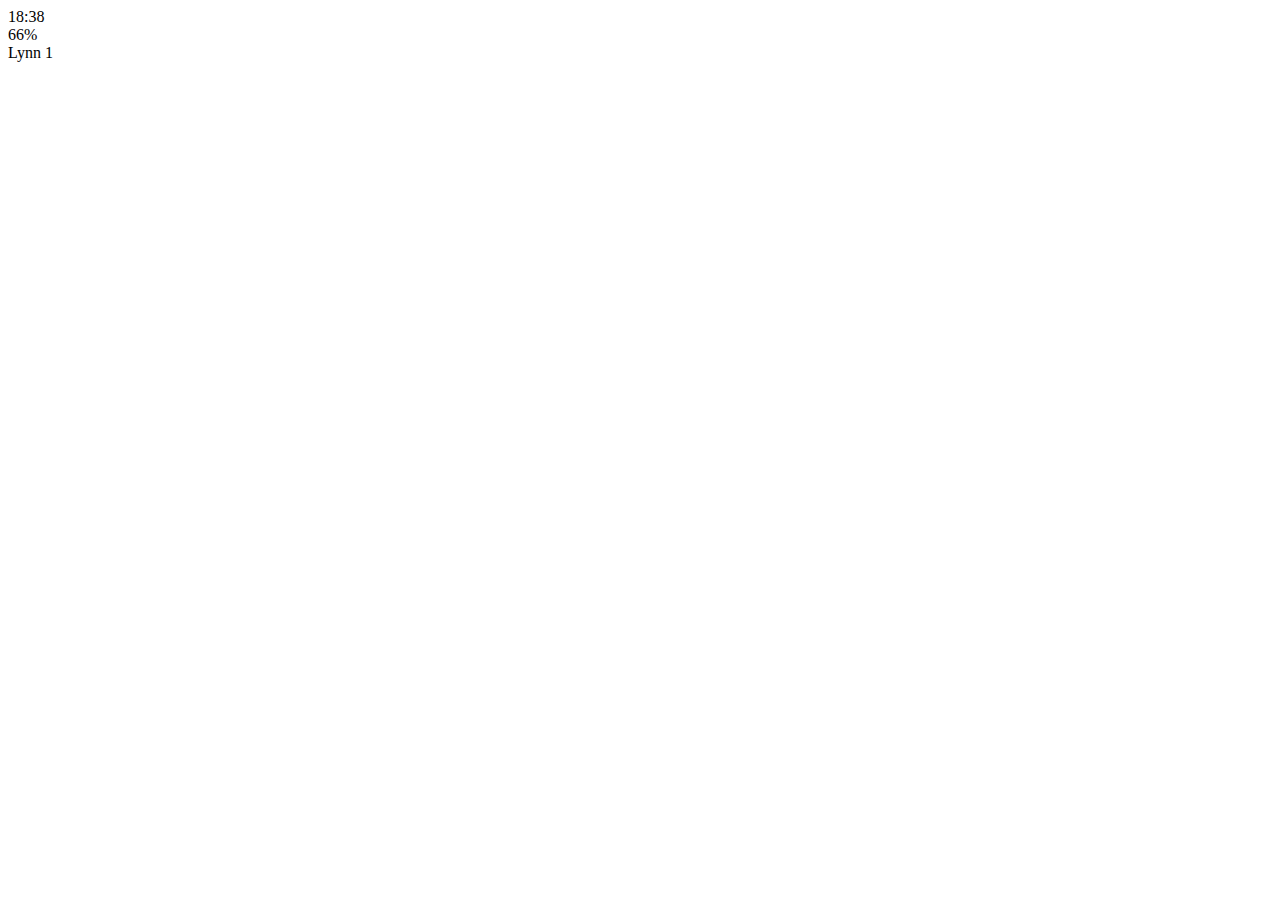
==== chat.html @ b72cd3dd "Add files via upload" ====
<!DOCTYPE html>
<html lang="en">

<head>
  <meta charset="UTF-8">
  <meta name="viewport" content="width=device-width, initial-scale=1.0">
  <meta http-equiv="X-UA-Compatible" content="ie=edge">
  <link rel="stylesheet" href="https://use.fontawesome.com/releases/v5.3.1/css/all.css" integrity="sha384-mzrmE5qonljUremFsqc01SB46JvROS7bZs3IO2EmfFsd15uHvIt+Y8vEf7N7fWAU" crossorigin="anonymous" class="html">
  <title>Chat</title>
</head>

<body>
  <header>
    <div class="header__top">
      <div class="headr___column">
        <!--plan icon-->
        <i class="fas fa-plane"></i>
        <!--wifi icon-->
        <i class="fa fa-wifi"></i>
      </div>
      <div class="headr___column">
        <span class="header__time">18:38</span>
      </div>
      <div class="headr___column">
        <!--moon icon-->
        <i class="far fa-moon"></i>
        <!--blue icon-->
        <i class="fab fa-bluetooth-b"></i>
        <span class="header__battery">66%
          <!--battery icon-->
          <i class="fas fa-battery-full"></i>
        </span>
      </div>
    </div>
    <div class="header__bottom">
      <div class="hedaer__column">
        <i class="fa fa-chevron-left fa-lg"></i>
      </div>
      <div class="hedaer__column">
        <span class="header__text">Lynn <span class="headere__number">1</span></span>
      </div>
      <div class="hedaer__column">
        <i class="fa fa-search"></i>
        <i class="fas fa-bars"></i>
      </div>
    </div>
  </header>
</body>

</html>
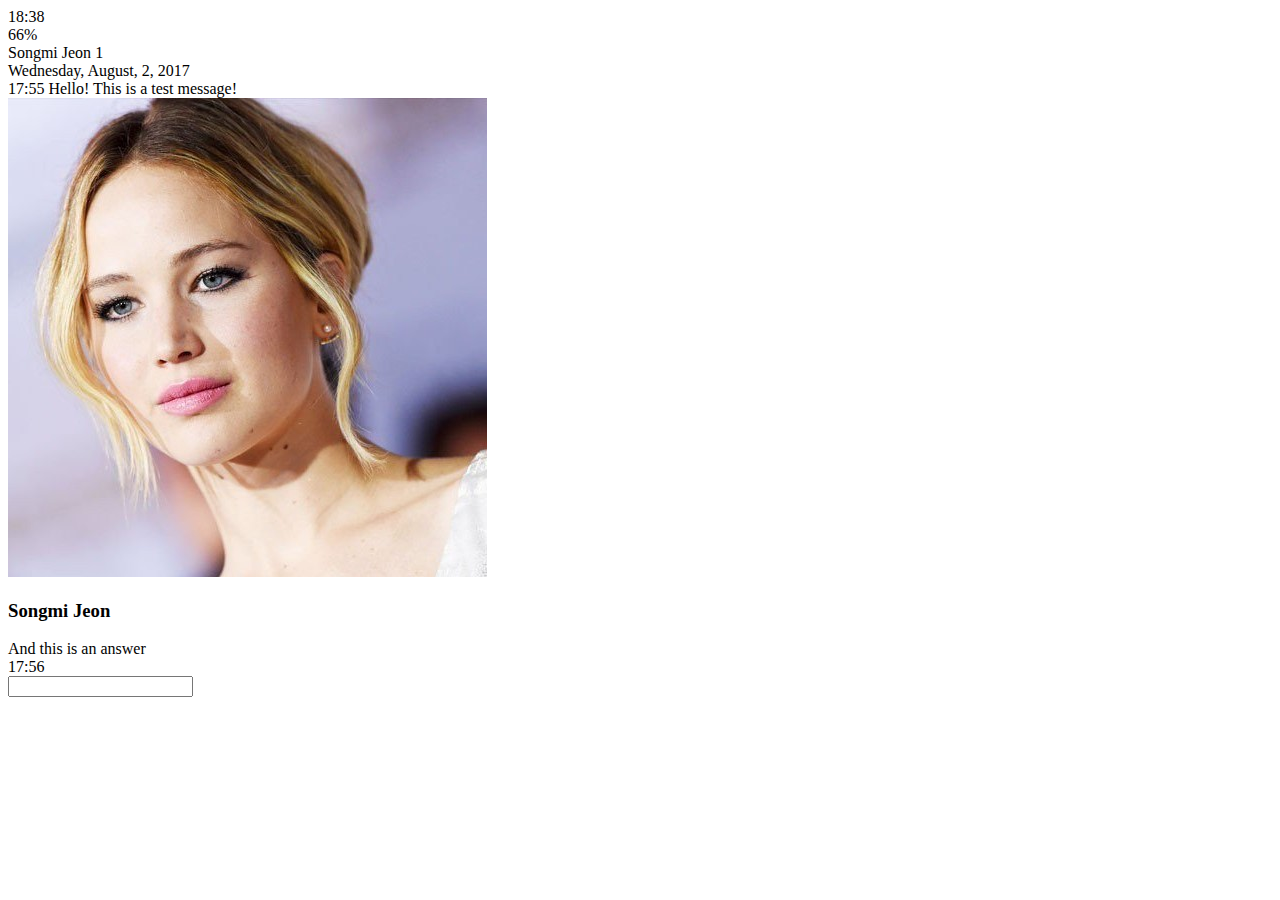
==== commit 0d9e0655: "chat" ====
--- a/chat.html
+++ b/chat.html
@@ -37,7 +37,7 @@
         <i class="fa fa-chevron-left fa-lg"></i>
       </div>
       <div class="hedaer__column">
-        <span class="header__text">Lynn <span class="headere__number">1</span></span>
+        <span class="header__text">Songmi Jeon <span class="headere__number">1</span></span>
       </div>
       <div class="hedaer__column">
         <i class="fa fa-search"></i>
@@ -45,6 +45,33 @@
       </div>
     </div>
   </header>
+  <main class="chat">
+    <div class="date-divider">
+      <span class="date-divider__text">Wednesday, August, 2, 2017 </span>
+    </div>
+    <div class="chat__message chat__message-from-me">
+      <span class="chat__message-time">17:55</span>
+      <span class="chat__messag-body">Hello! This is a test message!</span>
+    </div>
+    <div class="chat__message chat__message-to-me">
+      <img src="images/avatar.jpg" class="chat__message-avatar">
+      <div class="chat__message-center">
+        <h3 class="chat__message-username">Songmi Jeon</h3>
+        <span class="chat__messag-body">And this is an answer</span>
+      </div>
+      <span class="chat__message-time">17:56</span>
+    </div>
+  </main>
+  <div class="type-message">
+    <i class="fa fa-plus fa-2x"></i>
+    <div class="type-message__input">
+      <input type="text">
+      <i class="fa fa-smile-o"></i>
+      <span class="record-message">
+        <i class="fa fa-microphone"></i>
+      </span>
+    </div>
+  </div>
 </body>
 
 </html>
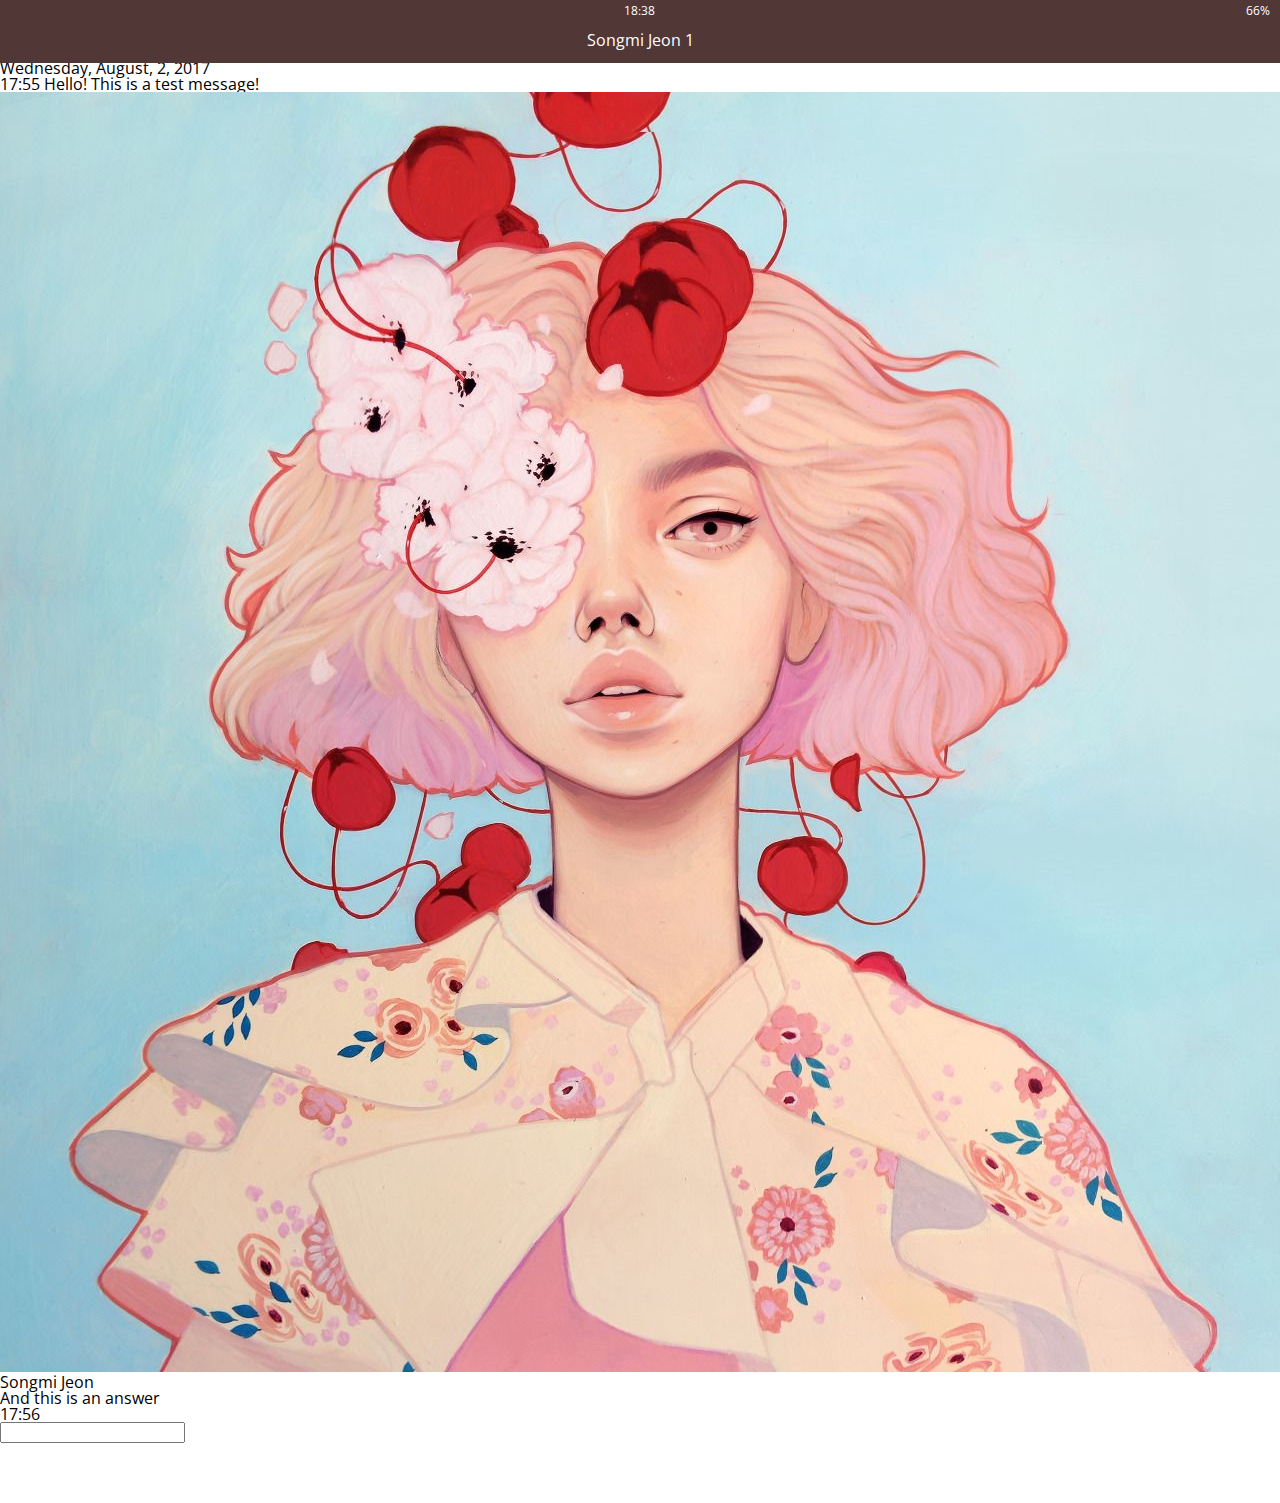
==== commit b3822af2: "change avater.jpg + make css" ====
--- a/chat.html
+++ b/chat.html
@@ -7,21 +7,22 @@
   <meta http-equiv="X-UA-Compatible" content="ie=edge">
   <link rel="stylesheet" href="https://use.fontawesome.com/releases/v5.3.1/css/all.css" integrity="sha384-mzrmE5qonljUremFsqc01SB46JvROS7bZs3IO2EmfFsd15uHvIt+Y8vEf7N7fWAU" crossorigin="anonymous" class="html">
   <title>Chat</title>
-</head>
+  <link rel="stylesheet" href="css/style.css">
+  </head>
 
 <body>
-  <header>
+  <header class="top-header">
     <div class="header__top">
-      <div class="headr___column">
+      <div class="header__column">
         <!--plan icon-->
         <i class="fas fa-plane"></i>
         <!--wifi icon-->
         <i class="fa fa-wifi"></i>
       </div>
-      <div class="headr___column">
+      <div class="header__column">
         <span class="header__time">18:38</span>
       </div>
-      <div class="headr___column">
+      <div class="header__column">
         <!--moon icon-->
         <i class="far fa-moon"></i>
         <!--blue icon-->
@@ -33,13 +34,15 @@
       </div>
     </div>
     <div class="header__bottom">
-      <div class="hedaer__column">
-        <i class="fa fa-chevron-left fa-lg"></i>
+      <div class="header__column">
+        <a href="chats.html">
+          <i class="fa fa-chevron-left fa-lg"></i>
+        </a>
       </div>
-      <div class="hedaer__column">
+      <div class="header__column">
         <span class="header__text">Songmi Jeon <span class="headere__number">1</span></span>
       </div>
-      <div class="hedaer__column">
+      <div class="header__column">
         <i class="fa fa-search"></i>
         <i class="fas fa-bars"></i>
       </div>
--- a/css/style.css
+++ b/css/style.css
@@ -0,0 +1,9 @@
+@import url("https://fonts.googleapis.com/css?family=Open+Sans:400,600");
+@import "reset.css";
+@import "globals.css";
+@import "header.css";
+@import "navigation.css";
+@import "search-bar.css";
+@import "friends.css";
+@import "chats.css";
+@import "find.css";
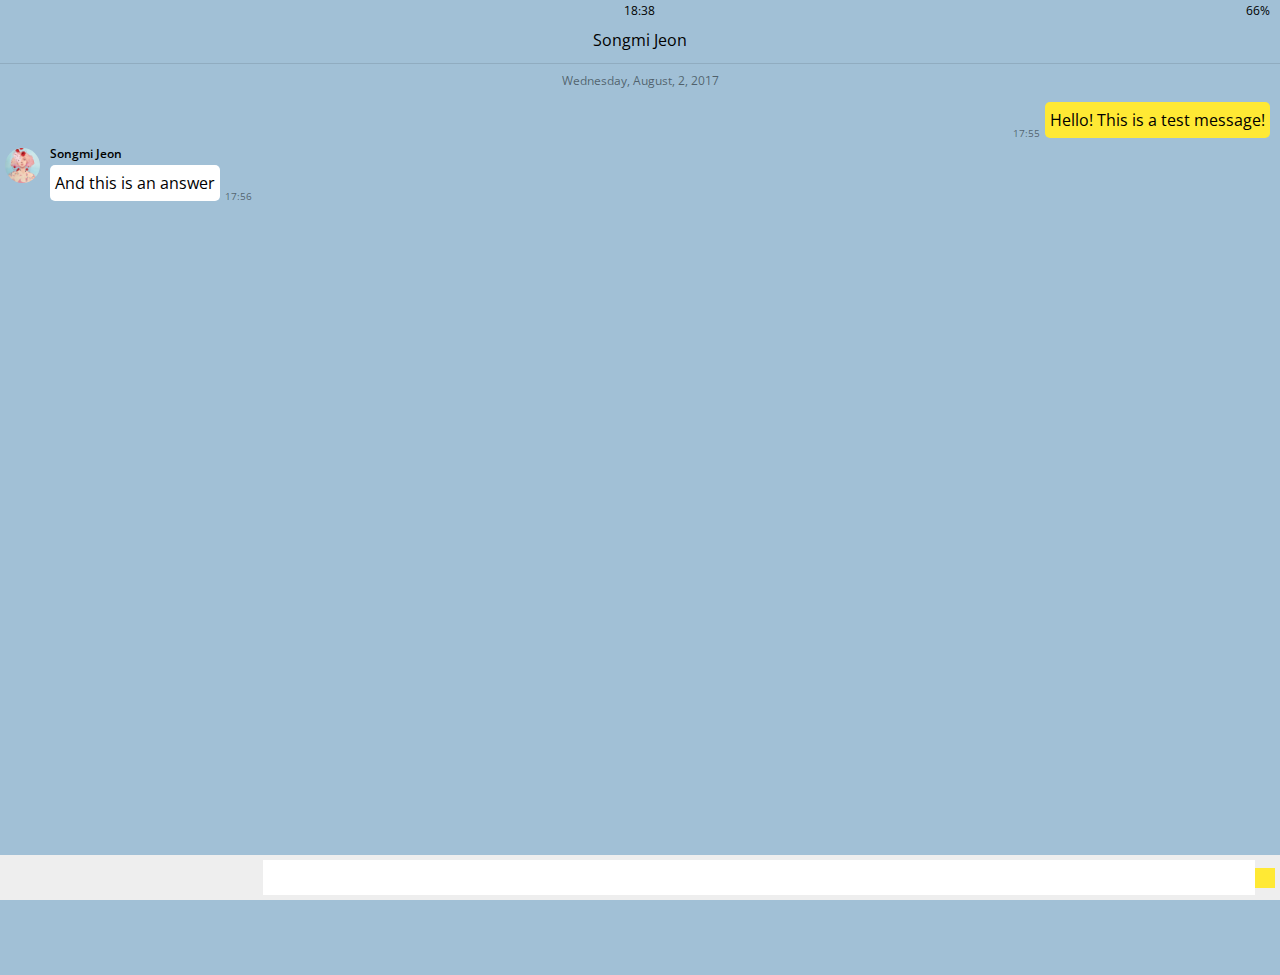
==== commit 129a49eb: "Finish basic css files + recorrect some names" ====
--- a/chat.html
+++ b/chat.html
@@ -8,10 +8,10 @@
   <link rel="stylesheet" href="https://use.fontawesome.com/releases/v5.3.1/css/all.css" integrity="sha384-mzrmE5qonljUremFsqc01SB46JvROS7bZs3IO2EmfFsd15uHvIt+Y8vEf7N7fWAU" crossorigin="anonymous" class="html">
   <title>Chat</title>
   <link rel="stylesheet" href="css/style.css">
-  </head>
+</head>
 
-<body>
-  <header class="top-header">
+<body class="body-chat">
+  <header class="top-header chat-header">
     <div class="header__top">
       <div class="header__column">
         <!--plan icon-->
@@ -40,7 +40,7 @@
         </a>
       </div>
       <div class="header__column">
-        <span class="header__text">Songmi Jeon <span class="headere__number">1</span></span>
+        <span class="header__text">Songmi Jeon</span>
       </div>
       <div class="header__column">
         <i class="fa fa-search"></i>
@@ -54,13 +54,13 @@
     </div>
     <div class="chat__message chat__message-from-me">
       <span class="chat__message-time">17:55</span>
-      <span class="chat__messag-body">Hello! This is a test message!</span>
+      <span class="chat__message-body">Hello! This is a test message!</span>
     </div>
     <div class="chat__message chat__message-to-me">
       <img src="images/avatar.jpg" class="chat__message-avatar">
       <div class="chat__message-center">
         <h3 class="chat__message-username">Songmi Jeon</h3>
-        <span class="chat__messag-body">And this is an answer</span>
+        <span class="chat__message-body">And this is an answer</span>
       </div>
       <span class="chat__message-time">17:56</span>
     </div>
@@ -69,9 +69,9 @@
     <i class="fa fa-plus fa-2x"></i>
     <div class="type-message__input">
       <input type="text">
-      <i class="fa fa-smile-o"></i>
+      <i class="far fa-smile fa-lg"></i>
       <span class="record-message">
-        <i class="fa fa-microphone"></i>
+        <i class="fa fa-microphone fa-lg"></i>
       </span>
     </div>
   </div>
--- a/css/style.css
+++ b/css/style.css
@@ -7,3 +7,6 @@
 @import "friends.css";
 @import "chats.css";
 @import "find.css";
+@import "more.css";
+@import "profile.css";
+@import "chat.css";
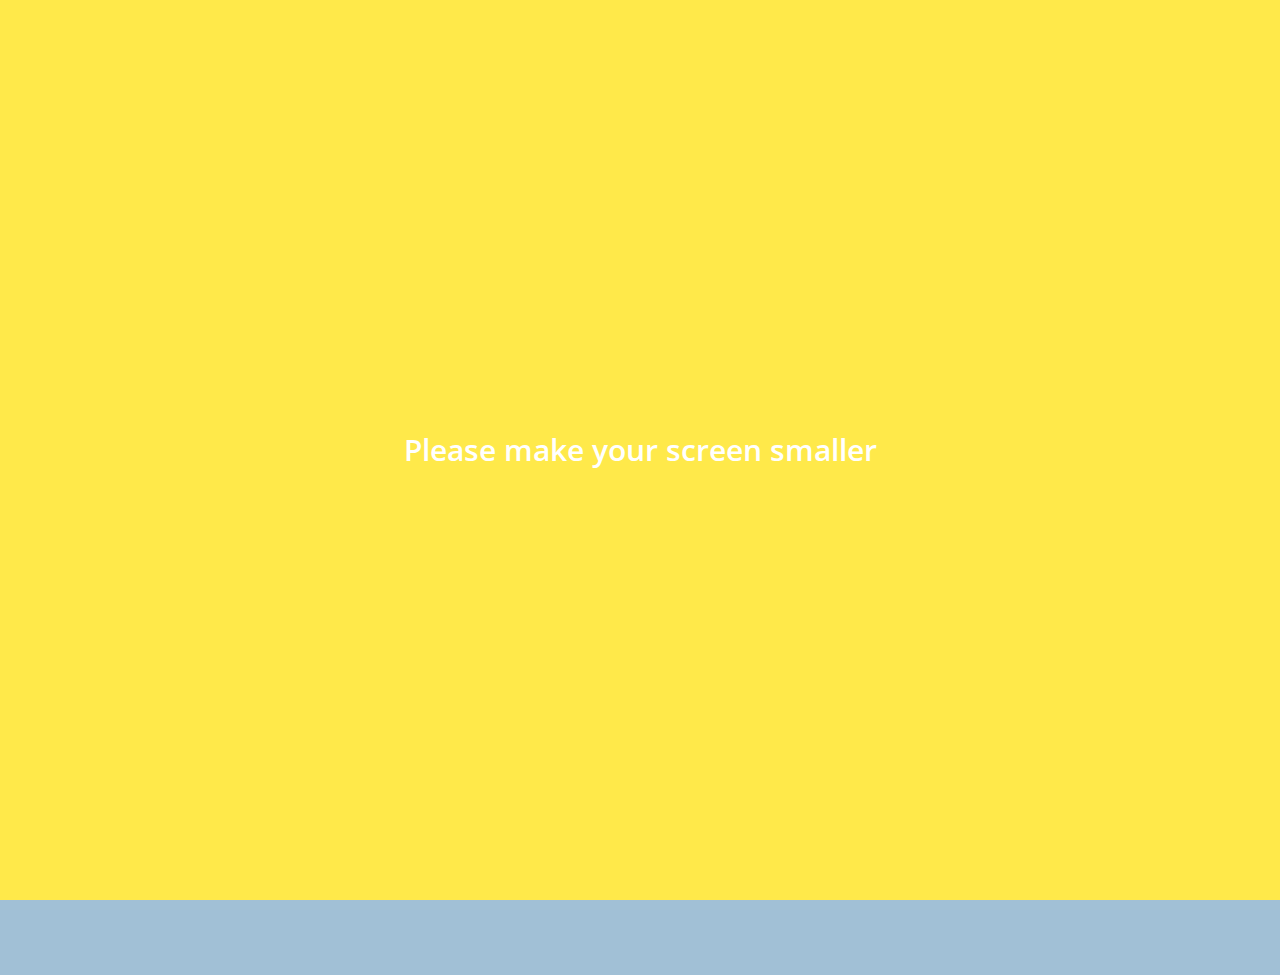
==== commit d8ad79c2: "Finished animation :)" ====
--- a/chat.html
+++ b/chat.html
@@ -75,6 +75,11 @@
       </span>
     </div>
   </div>
+  <div class="bigScreenText">
+    <span>
+      Please make your screen smaller
+    </span>
+  </div>
 </body>
 
 </html>
--- a/css/style.css
+++ b/css/style.css
@@ -10,3 +10,5 @@
 @import "more.css";
 @import "profile.css";
 @import "chat.css";
+@import "bigScreen.css";
+@import "mobile.css";
